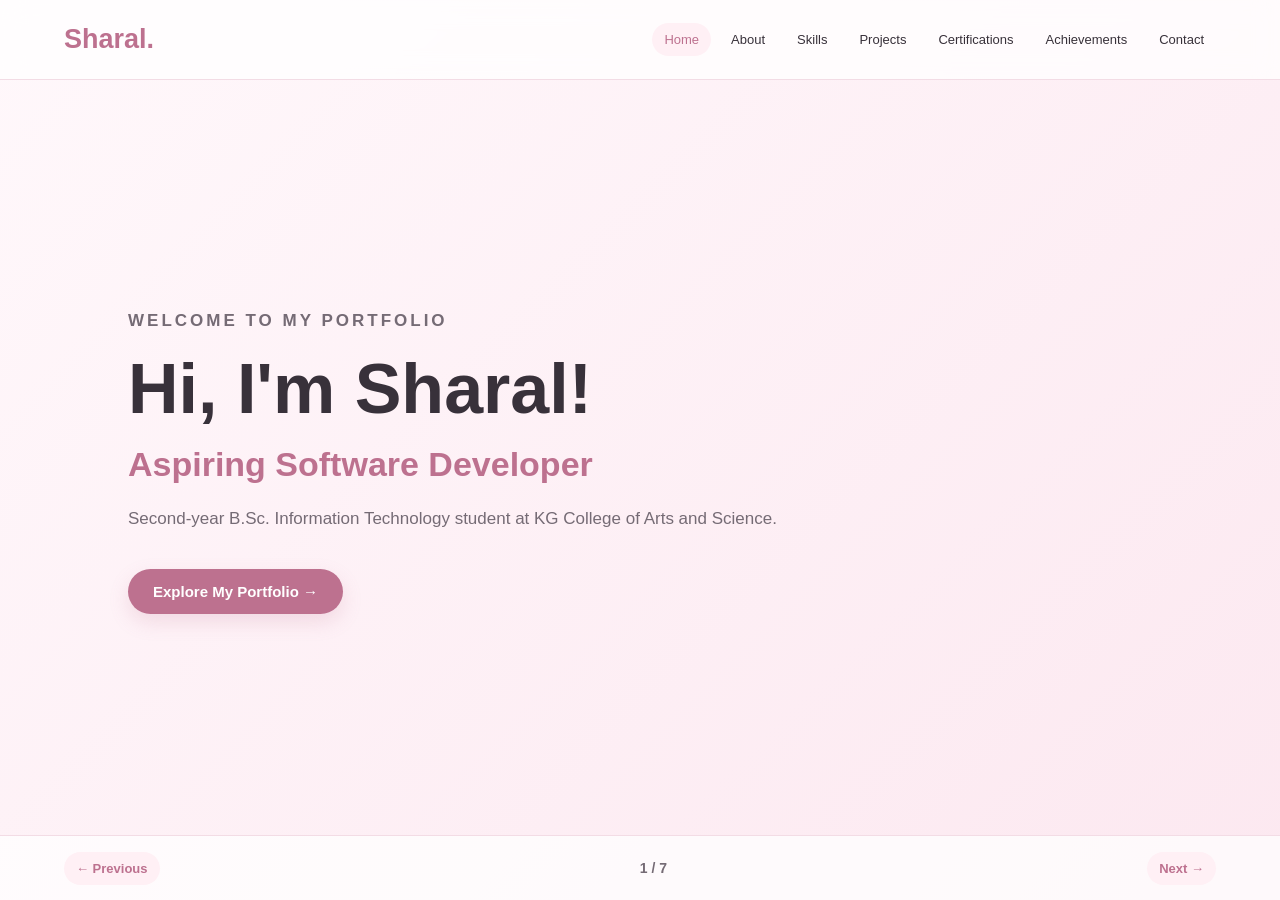
==== Portfolio/index.html @ 2d9c7a4c "Add files via upload" ====
<!DOCTYPE html>
<html lang="en">
<head>
    <meta charset="UTF-8">
    <meta name="viewport" content="width=device-width, initial-scale=1.0">
    <title>Sharal | Portfolio</title>
    <link rel="stylesheet" href="style.css">
</head>
<body>

    <header class="navbar">
        <a href="#home" class="logo">Sharal.</a>

        <nav>
            <button onclick="showSlide(0)">Home</button>
            <button onclick="showSlide(1)">About</button>
            <button onclick="showSlide(2)">Skills</button>
            <button onclick="showSlide(3)">Projects</button>
            <button onclick="showSlide(4)">Certifications</button>
            <button onclick="showSlide(5)">Achievements</button>
            <button onclick="showSlide(6)">Contact</button>
        </nav>
    </header>

    <main>

        <section class="slide active" id="home">
            <p class="eyebrow">WELCOME TO MY PORTFOLIO</p>
            <h1>Hi, I'm Sharal!</h1>
            <h2>Aspiring Software Developer</h2>
            <p>Second-year B.Sc. Information Technology student at KG College of Arts and Science.</p>
            <button class="next-btn" onclick="showSlide(1)">Explore My Portfolio →</button>
        </section>

        <section class="slide" id="about">
            <p class="eyebrow">GET TO KNOW ME</p>
            <h1>About Me</h1>
            <p>I'm Sharal, an Information Technology student passionate about software development and creating meaningful digital experiences.</p>
            <p>I enjoy public speaking, communication, and classical dance.</p>
            <p>My goal is to grow into a skilled software developer.</p>
            <button class="next-btn" onclick="showSlide(2)">Next: Skills →</button>
        </section>

        <section class="slide" id="skills">
            <p class="eyebrow">WHAT I CAN DO</p>
            <h1>My Skills</h1>
            <div class="skills-list">
                <span>HTML</span>
                <span>CSS</span>
                <span>JavaScript</span>
                <span>Python</span>
                <span>Communication</span>
            </div>
            <button class="next-btn" onclick="showSlide(3)">Next: Projects →</button>
        </section>

        <section class="slide" id="projects">
            <p class="eyebrow">WHAT I'VE BUILT</p>
            <h1>My Projects</h1>
            <h2>Nexora</h2>
            <p>A college mini-project focused on helping students discover scholarship opportunities and access information that can support their education.</p>
            <p><strong>Role:</strong> Team collaboration with a classmate.</p>
            <button class="next-btn" onclick="showSlide(4)">Next: Certifications →</button>
        </section>

        <section class="slide" id="certifications">
            <p class="eyebrow">LEARNING & GROWING</p>
            <h1>Certifications</h1>
            <ul class="certificate-list">
                <li>Front-End Web Development (HTML, CSS & Bootstrap)</li>
                <li>Hosting a Static Website in AWS S3</li>
                <li>Essentials with Azure Fundamentals</li>
                <li>Managing Azure Infrastructure: Storage, Monitoring & Backup</li>
            </ul>
            <button class="next-btn" onclick="showSlide(5)">Next: Achievements →</button>
        </section>

        <section class="slide" id="achievements">
            <p class="eyebrow">MILESTONES</p>
            <h1>Achievements</h1>
            <ul class="certificate-list">
                <li>Two Best Prepared Speech certificates</li>
                <li>Toastmasters member</li>
                <li>Team collaboration on Nexora</li>
                <li>Developing communication and public-speaking skills</li>
            </ul>
            <button class="next-btn" onclick="showSlide(6)">Next: Contact →</button>
        </section>

        <section class="slide" id="contact">
            <p class="eyebrow">LET'S CONNECT</p>
            <h1>Contact Me</h1>
            <p>Email: <a href="mailto:sharalmohankumar@gmail.com">sharalmohankumar@gmail.com</a></p>
            <p>LinkedIn: <a href="https://www.linkedin.com/in/sharal-m-a46852431/" target="_blank" rel="noopener noreferrer">Visit my LinkedIn</a></p>
            <p>GitHub: <a href="https://github.com/sharalmohankumar-cmd" target="_blank" rel="noopener noreferrer">Visit my GitHub</a></p>
            <button class="next-btn" onclick="showSlide(0)">Back to Home ↺</button>
        </section>

    </main>

    <footer>
        <button onclick="previousSlide()">← Previous</button>
        <span id="slide-count">1 / 7</span>
        <button onclick="nextSlide()">Next →</button>
    </footer>

    <script src="script.js"></script>
</body>
</html>
---- Portfolio/style.css ----
* {
    margin: 0;
    padding: 0;
    box-sizing: border-box;
}

:root {
    --pink: #e9a8bd;
    --dark-pink: #bd718f;
    --light-pink: #fff0f5;
    --white: #ffffff;
    --text: #38313a;
    --muted: #756b75;
}

html,
body {
    width: 100%;
    height: 100%;
    overflow: hidden;
}

body {
    font-family: "Segoe UI", Arial, sans-serif;
    color: var(--text);
    background: linear-gradient(135deg, #fff8fb, #fce8f0);
}

.navbar {
    position: absolute;
    top: 0;
    left: 0;
    width: 100%;
    min-height: 80px;
    padding: 18px 5%;
    display: flex;
    align-items: center;
    justify-content: space-between;
    gap: 20px;
    z-index: 10;
    background: rgba(255, 255, 255, 0.75);
    backdrop-filter: blur(12px);
    border-bottom: 1px solid #f3dce5;
}

.logo {
    color: var(--dark-pink);
    font-size: 27px;
    font-weight: 800;
    text-decoration: none;
}

.navbar nav {
    display: flex;
    align-items: center;
    justify-content: flex-end;
    flex-wrap: wrap;
    gap: 8px;
}

.navbar nav button,
footer button {
    border: none;
    background: transparent;
    color: var(--text);
    padding: 9px 12px;
    border-radius: 20px;
    cursor: pointer;
    font-size: 13px;
    transition: 0.25s ease;
}

.navbar nav button:hover,
.navbar nav button.selected {
    background: var(--light-pink);
    color: var(--dark-pink);
}

main {
    width: 100%;
    height: 100vh;
    position: relative;
}

.slide {
    position: absolute;
    inset: 0;
    width: 100%;
    height: 100%;
    padding: 120px 10% 100px;
    display: flex;
    flex-direction: column;
    align-items: flex-start;
    justify-content: center;
    overflow-y: auto;
    opacity: 0;
    visibility: hidden;
    transform: translateX(35px);
    transition:
        opacity 0.45s ease,
        transform 0.45s ease,
        visibility 0.45s;
}

.slide.active {
    opacity: 1;
    visibility: visible;
    transform: translateX(0);
    z-index: 2;
}

.eyebrow {
    color: var(--dark-pink);
    font-size: 13px;
    font-weight: 700;
    letter-spacing: 3px;
    margin-bottom: 18px;
}

.slide h1 {
    font-size: clamp(38px, 6vw, 70px);
    line-height: 1.15;
    margin-bottom: 16px;
}

.slide h2 {
    color: var(--dark-pink);
    font-size: clamp(22px, 3vw, 34px);
    margin-bottom: 20px;
}

.slide p {
    max-width: 680px;
    color: var(--muted);
    font-size: 17px;
    line-height: 1.8;
    margin-bottom: 12px;
}

.next-btn {
    margin-top: 22px;
    padding: 14px 25px;
    border: none;
    border-radius: 30px;
    background: var(--dark-pink);
    color: var(--white);
    font-size: 15px;
    font-weight: 600;
    cursor: pointer;
    box-shadow: 0 8px 20px #bd718f30;
    transition: 0.25s ease;
}

.next-btn:hover {
    transform: translateY(-3px);
    background: #a95c7b;
}

.skills-list {
    display: flex;
    flex-wrap: wrap;
    gap: 14px;
    margin-top: 15px;
}

.skills-list span {
    padding: 15px 24px;
    border-radius: 14px;
    background: var(--white);
    border: 1px solid #f0d4df;
    color: var(--dark-pink);
    font-weight: 600;
    box-shadow: 0 5px 18px #bd718f12;
}

.certificate-list {
    max-width: 750px;
    padding-left: 22px;
}

.certificate-list li {
    color: var(--muted);
    font-size: 16px;
    line-height: 1.7;
    margin-bottom: 10px;
    padding-left: 6px;
}

.slide a {
    color: var(--dark-pink);
    overflow-wrap: anywhere;
}

footer {
    position: absolute;
    bottom: 0;
    left: 0;
    width: 100%;
    min-height: 65px;
    padding: 10px 5%;
    display: flex;
    justify-content: space-between;
    align-items: center;
    z-index: 10;
    background: rgba(255, 255, 255, 0.75);
    border-top: 1px solid #f3dce5;
}

footer button {
    background: var(--light-pink);
    color: var(--dark-pink);
    font-weight: 600;
}

footer button:hover {
    background: #f8dce7;
}

#slide-count {
    color: var(--muted);
    font-size: 14px;
    font-weight: 600;
}

@media (max-width: 850px) {
    .navbar {
        align-items: flex-start;
        flex-direction: column;
        padding: 12px 5%;
        gap: 8px;
    }

    .navbar nav {
        justify-content: flex-start;
        gap: 3px;
    }

    .navbar nav button {
        padding: 7px 9px;
        font-size: 12px;
    }

    .slide {
        padding: 155px 7% 90px;
    }

    .slide p {
        font-size: 15px;
    }
}

@media (max-width: 480px) {
    .logo {
        font-size: 23px;
    }

    .navbar nav button {
        font-size: 11px;
        padding: 6px 7px;
    }

    .slide h1 {
        font-size: 38px;
    }

    .skills-list span {
        padding: 11px 16px;
    }
}
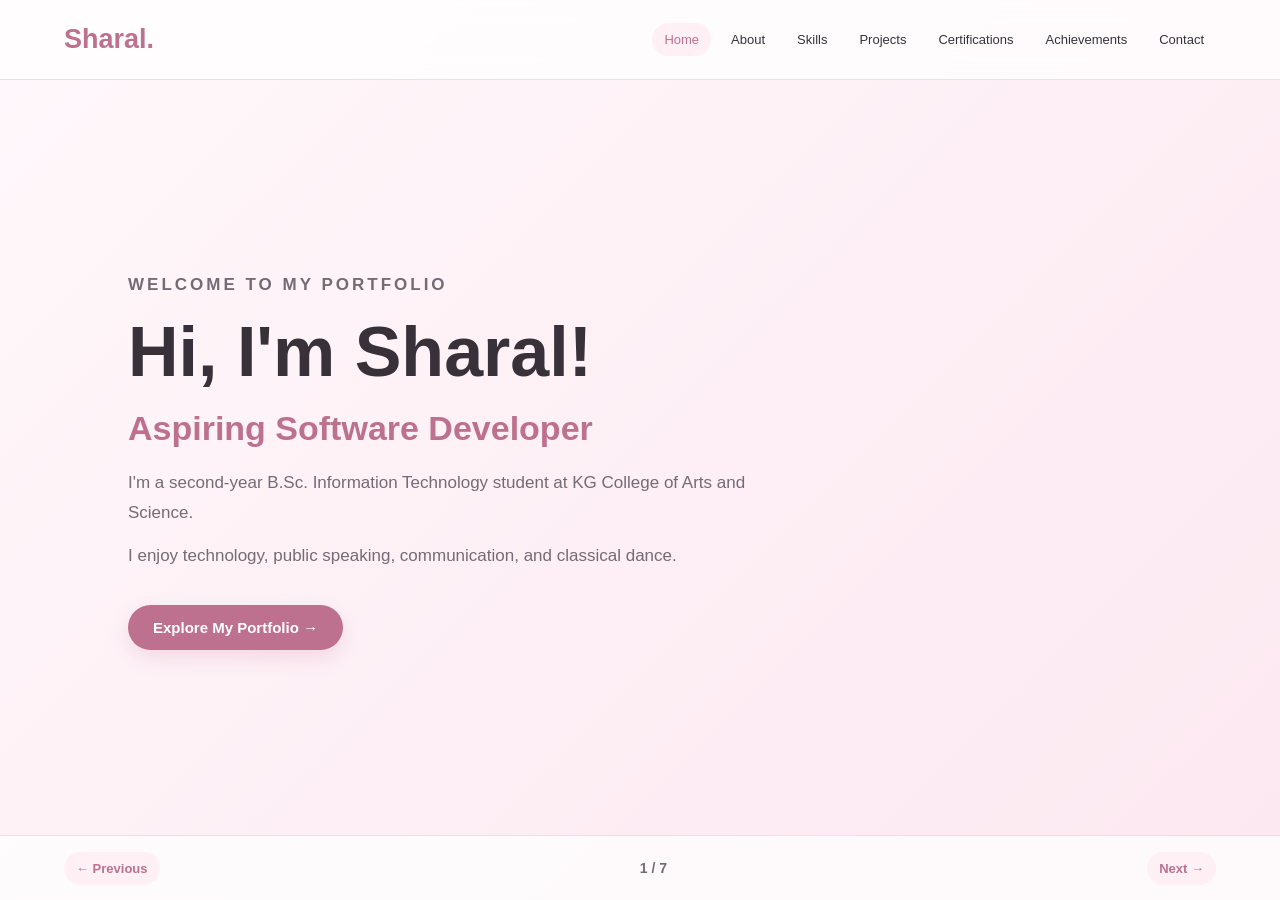
==== commit 01e78db9: "Update index.html" ====
--- a/Portfolio/index.html
+++ b/Portfolio/index.html
@@ -9,6 +9,7 @@
 </head>
 <body>
 
+    <!-- Navigation Bar -->
     <header class="navbar">
         <a href="#home" class="logo">Sharal.</a>
 
@@ -25,86 +26,237 @@
 
     <main>
 
+        <!-- Slide 1: Home -->
         <section class="slide active" id="home">
             <p class="eyebrow">WELCOME TO MY PORTFOLIO</p>
+
             <h1>Hi, I'm Sharal!</h1>
+
             <h2>Aspiring Software Developer</h2>
-            <p>Second-year B.Sc. Information Technology student at KG College of Arts and Science.</p>
-            <button class="next-btn" onclick="showSlide(1)">Explore My Portfolio →</button>
-        </section>
-
+
+            <p>
+                I'm a second-year B.Sc. Information Technology student
+                at KG College of Arts and Science.
+            </p>
+
+            <p>
+                I enjoy technology, public speaking, communication,
+                and classical dance.
+            </p>
+
+            <button class="next-btn" onclick="showSlide(1)">
+                Explore My Portfolio →
+            </button>
+        </section>
+
+        <!-- Slide 2: About -->
         <section class="slide" id="about">
             <p class="eyebrow">GET TO KNOW ME</p>
+
             <h1>About Me</h1>
-            <p>I'm Sharal, an Information Technology student passionate about software development and creating meaningful digital experiences.</p>
-            <p>I enjoy public speaking, communication, and classical dance.</p>
-            <p>My goal is to grow into a skilled software developer.</p>
-            <button class="next-btn" onclick="showSlide(2)">Next: Skills →</button>
-        </section>
-
+
+            <p>
+                I'm Sharal, a B.Sc. Information Technology student at
+                KG College of Arts and Science with a passion for
+                software development and creating meaningful digital experiences.
+            </p>
+
+            <p>
+                I'm continuously developing my technical skills in
+                HTML, CSS, JavaScript, and Python.
+            </p>
+
+            <p>
+                Alongside technology, I enjoy public speaking,
+                communication, and classical dance.
+            </p>
+
+            <p>
+                My goal is to grow into a skilled software developer
+                and create solutions that make a difference.
+            </p>
+
+            <button class="next-btn" onclick="showSlide(2)">
+                Next: Skills →
+            </button>
+        </section>
+
+        <!-- Slide 3: Skills -->
         <section class="slide" id="skills">
-            <p class="eyebrow">WHAT I CAN DO</p>
+            <p class="eyebrow">WHAT I BRING TO THE TABLE</p>
+
             <h1>My Skills</h1>
+
+            <p>My technical knowledge and personal strengths.</p>
+
             <div class="skills-list">
                 <span>HTML</span>
                 <span>CSS</span>
                 <span>JavaScript</span>
                 <span>Python</span>
+                <span>Bootstrap</span>
+                <span>Front-End Development</span>
+                <span>Responsive Web Design</span>
+                <span>AWS S3</span>
+                <span>Microsoft Azure Fundamentals</span>
+                <span>Azure Storage</span>
+                <span>Website Hosting</span>
                 <span>Communication</span>
+                <span>Public Speaking</span>
+                <span>Teamwork</span>
+                <span>Problem-Solving</span>
+                <span>Time Management</span>
             </div>
-            <button class="next-btn" onclick="showSlide(3)">Next: Projects →</button>
-        </section>
-
+
+            <button class="next-btn" onclick="showSlide(3)">
+                Next: Projects →
+            </button>
+        </section>
+
+        <!-- Slide 4: Projects -->
         <section class="slide" id="projects">
             <p class="eyebrow">WHAT I'VE BUILT</p>
+
             <h1>My Projects</h1>
+
             <h2>Nexora</h2>
-            <p>A college mini-project focused on helping students discover scholarship opportunities and access information that can support their education.</p>
-            <p><strong>Role:</strong> Team collaboration with a classmate.</p>
-            <button class="next-btn" onclick="showSlide(4)">Next: Certifications →</button>
-        </section>
-
+
+            <p>
+                Nexora is a college mini-project focused on helping
+                students discover scholarship opportunities and access
+                information that can support their education.
+            </p>
+
+            <p>
+                <strong>Project Type:</strong> Team Project
+            </p>
+
+            <p>
+                <strong>My Contribution:</strong> Collaborated with
+                my classmate and shared project tasks as a team.
+            </p>
+
+            <button class="next-btn" onclick="showSlide(4)">
+                Next: Certifications →
+            </button>
+        </section>
+
+        <!-- Slide 5: Certifications -->
         <section class="slide" id="certifications">
             <p class="eyebrow">LEARNING & GROWING</p>
+
             <h1>Certifications</h1>
+
             <ul class="certificate-list">
-                <li>Front-End Web Development (HTML, CSS & Bootstrap)</li>
-                <li>Hosting a Static Website in AWS S3</li>
-                <li>Essentials with Azure Fundamentals</li>
-                <li>Managing Azure Infrastructure: Storage, Monitoring & Backup</li>
+                <li>
+                    Front-End Web Development
+                    (HTML, CSS & Bootstrap)
+                </li>
+
+                <li>
+                    Hosting a Static Website
+                    (HTML, CSS & JavaScript) in AWS S3
+                </li>
+
+                <li>
+                    Essentials with Azure Fundamentals
+                </li>
+
+                <li>
+                    Managing Azure Infrastructure:
+                    Storage, Monitoring & Backup
+                </li>
             </ul>
-            <button class="next-btn" onclick="showSlide(5)">Next: Achievements →</button>
-        </section>
-
+
+            <button class="next-btn" onclick="showSlide(5)">
+                Next: Achievements →
+            </button>
+        </section>
+
+        <!-- Slide 6: Achievements -->
         <section class="slide" id="achievements">
-            <p class="eyebrow">MILESTONES</p>
-            <h1>Achievements</h1>
+            <p class="eyebrow">MILESTONES & ACHIEVEMENTS</p>
+
+            <h1>My Achievements</h1>
+
             <ul class="certificate-list">
-                <li>Two Best Prepared Speech certificates</li>
-                <li>Toastmasters member</li>
-                <li>Team collaboration on Nexora</li>
-                <li>Developing communication and public-speaking skills</li>
+                <li>
+                    Received two Best Prepared Speech certificates
+                    from Toastmasters.
+                </li>
+
+                <li>
+                    Member of Toastmasters, a platform for practising
+                    communication and public speaking.
+                </li>
+
+                <li>
+                    Collaborated with a classmate on the Nexora
+                    educational project.
+                </li>
+
+                <li>
+                    Continuously developing communication and
+                    presentation skills.
+                </li>
             </ul>
-            <button class="next-btn" onclick="showSlide(6)">Next: Contact →</button>
-        </section>
-
+
+            <button class="next-btn" onclick="showSlide(6)">
+                Next: Contact →
+            </button>
+        </section>
+
+        <!-- Slide 7: Contact -->
         <section class="slide" id="contact">
             <p class="eyebrow">LET'S CONNECT</p>
+
             <h1>Contact Me</h1>
-            <p>Email: <a href="mailto:sharalmohankumar@gmail.com">sharalmohankumar@gmail.com</a></p>
-            <p>LinkedIn: <a href="https://www.linkedin.com/in/sharal-m-a46852431/" target="_blank" rel="noopener noreferrer">Visit my LinkedIn</a></p>
-            <p>GitHub: <a href="https://github.com/sharalmohankumar-cmd" target="_blank" rel="noopener noreferrer">Visit my GitHub</a></p>
-            <button class="next-btn" onclick="showSlide(0)">Back to Home ↺</button>
+
+            <p>
+                I'm happy to connect, learn, and explore opportunities
+                in technology.
+            </p>
+
+            <p>
+                <strong>Email:</strong>
+                <a href="mailto:sharalmohankumar@gmail.com">
+                    sharalmohankumar@gmail.com
+                </a>
+            </p>
+
+            <p>
+                <strong>LinkedIn:</strong>
+                <a href="https://www.linkedin.com/in/sharal-m-a46852431/"
+                   target="_blank" rel="noopener noreferrer">
+                    Visit My LinkedIn
+                </a>
+            </p>
+
+            <p>
+                <strong>GitHub:</strong>
+                <a href="https://github.com/sharalmohankumar-cmd"
+                   target="_blank" rel="noopener noreferrer">
+                    Visit My GitHub
+                </a>
+            </p>
+
+            <button class="next-btn" onclick="showSlide(0)">
+                Back to Home ↺
+            </button>
         </section>
 
     </main>
 
+    <!-- Slide Navigation -->
     <footer>
         <button onclick="previousSlide()">← Previous</button>
+
         <span id="slide-count">1 / 7</span>
+
         <button onclick="nextSlide()">Next →</button>
     </footer>
 
     <script src="script.js"></script>
+
 </body>
 </html>
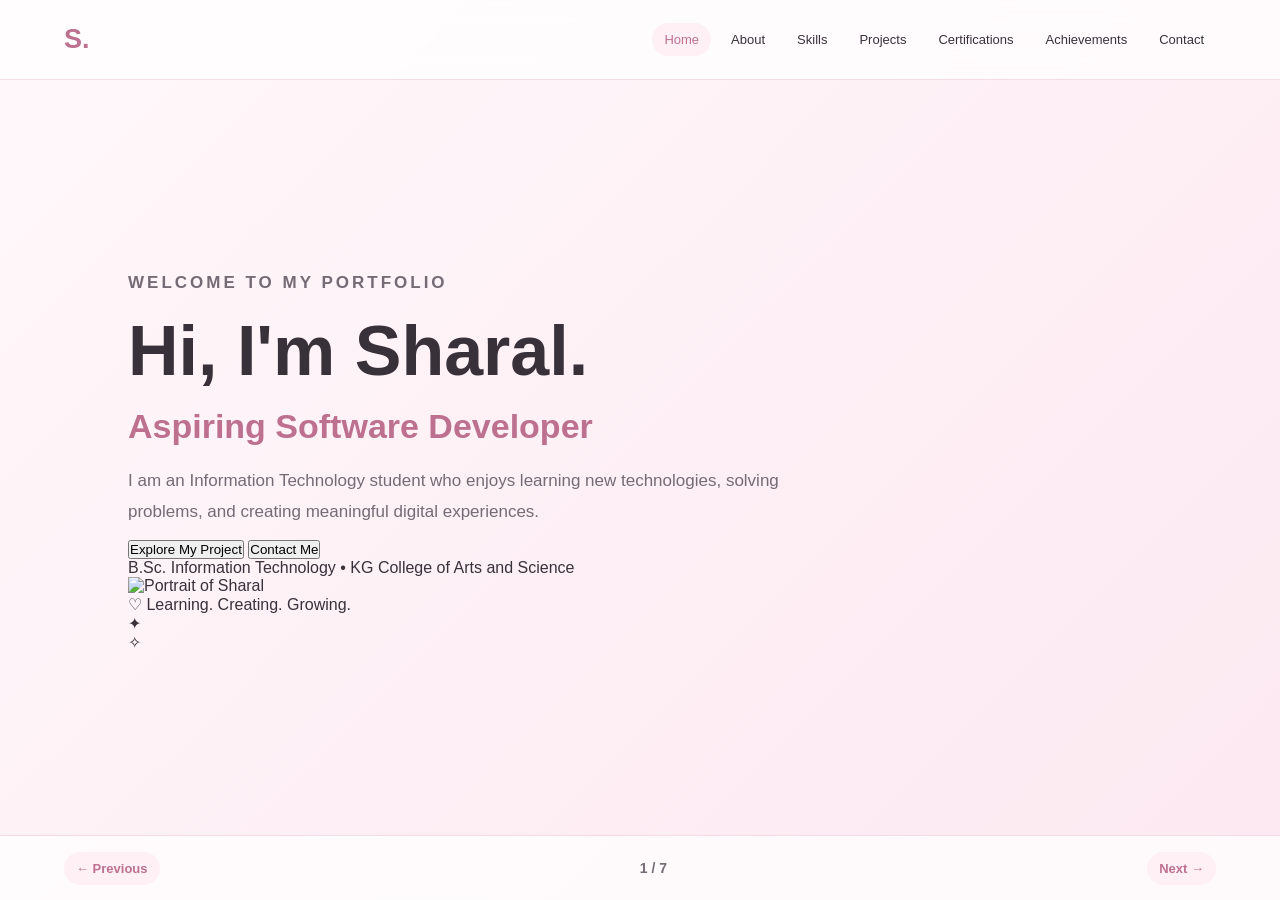
==== commit d6c416db: "Update index.html" ====
--- a/Portfolio/index.html
+++ b/Portfolio/index.html
@@ -1,262 +1,384 @@
-
 <!DOCTYPE html>
 <html lang="en">
 <head>
     <meta charset="UTF-8">
     <meta name="viewport" content="width=device-width, initial-scale=1.0">
+    <meta name="description" content="Sharal's personal portfolio — IT student, aspiring software developer, and public speaker.">
     <title>Sharal | Portfolio</title>
     <link rel="stylesheet" href="style.css">
+    <script src="script.js" defer></script>
 </head>
 <body>
 
-    <!-- Navigation Bar -->
     <header class="navbar">
-        <a href="#home" class="logo">Sharal.</a>
-
-        <nav>
-            <button onclick="showSlide(0)">Home</button>
-            <button onclick="showSlide(1)">About</button>
-            <button onclick="showSlide(2)">Skills</button>
-            <button onclick="showSlide(3)">Projects</button>
-            <button onclick="showSlide(4)">Certifications</button>
-            <button onclick="showSlide(5)">Achievements</button>
-            <button onclick="showSlide(6)">Contact</button>
+        <a class="logo" href="#home" aria-label="Sharal home">S<span>.</span></a>
+
+        <nav aria-label="Main navigation">
+            <button class="nav-link selected" data-slide="0">Home</button>
+            <button class="nav-link" data-slide="1">About</button>
+            <button class="nav-link" data-slide="2">Skills</button>
+            <button class="nav-link" data-slide="3">Projects</button>
+            <button class="nav-link" data-slide="4">Certifications</button>
+            <button class="nav-link" data-slide="5">Achievements</button>
+            <button class="nav-link" data-slide="6">Contact</button>
         </nav>
     </header>
 
-    <main>
-
-        <!-- Slide 1: Home -->
-        <section class="slide active" id="home">
-            <p class="eyebrow">WELCOME TO MY PORTFOLIO</p>
-
-            <h1>Hi, I'm Sharal!</h1>
-
-            <h2>Aspiring Software Developer</h2>
-
-            <p>
-                I'm a second-year B.Sc. Information Technology student
-                at KG College of Arts and Science.
-            </p>
-
-            <p>
-                I enjoy technology, public speaking, communication,
-                and classical dance.
-            </p>
-
-            <button class="next-btn" onclick="showSlide(1)">
-                Explore My Portfolio →
-            </button>
-        </section>
-
-        <!-- Slide 2: About -->
-        <section class="slide" id="about">
-            <p class="eyebrow">GET TO KNOW ME</p>
-
-            <h1>About Me</h1>
-
-            <p>
-                I'm Sharal, a B.Sc. Information Technology student at
-                KG College of Arts and Science with a passion for
-                software development and creating meaningful digital experiences.
-            </p>
-
-            <p>
-                I'm continuously developing my technical skills in
-                HTML, CSS, JavaScript, and Python.
-            </p>
-
-            <p>
-                Alongside technology, I enjoy public speaking,
-                communication, and classical dance.
-            </p>
-
-            <p>
-                My goal is to grow into a skilled software developer
-                and create solutions that make a difference.
-            </p>
-
-            <button class="next-btn" onclick="showSlide(2)">
-                Next: Skills →
-            </button>
-        </section>
-
-        <!-- Slide 3: Skills -->
-        <section class="slide" id="skills">
-            <p class="eyebrow">WHAT I BRING TO THE TABLE</p>
-
-            <h1>My Skills</h1>
-
-            <p>My technical knowledge and personal strengths.</p>
-
-            <div class="skills-list">
-                <span>HTML</span>
-                <span>CSS</span>
-                <span>JavaScript</span>
-                <span>Python</span>
-                <span>Bootstrap</span>
-                <span>Front-End Development</span>
-                <span>Responsive Web Design</span>
-                <span>AWS S3</span>
-                <span>Microsoft Azure Fundamentals</span>
-                <span>Azure Storage</span>
-                <span>Website Hosting</span>
-                <span>Communication</span>
-                <span>Public Speaking</span>
-                <span>Teamwork</span>
-                <span>Problem-Solving</span>
-                <span>Time Management</span>
-            </div>
-
-            <button class="next-btn" onclick="showSlide(3)">
-                Next: Projects →
-            </button>
-        </section>
-
-        <!-- Slide 4: Projects -->
-        <section class="slide" id="projects">
-            <p class="eyebrow">WHAT I'VE BUILT</p>
-
-            <h1>My Projects</h1>
-
-            <h2>Nexora</h2>
-
-            <p>
-                Nexora is a college mini-project focused on helping
-                students discover scholarship opportunities and access
-                information that can support their education.
-            </p>
-
-            <p>
-                <strong>Project Type:</strong> Team Project
-            </p>
-
-            <p>
-                <strong>My Contribution:</strong> Collaborated with
-                my classmate and shared project tasks as a team.
-            </p>
-
-            <button class="next-btn" onclick="showSlide(4)">
-                Next: Certifications →
-            </button>
-        </section>
-
-        <!-- Slide 5: Certifications -->
-        <section class="slide" id="certifications">
-            <p class="eyebrow">LEARNING & GROWING</p>
-
-            <h1>Certifications</h1>
-
-            <ul class="certificate-list">
-                <li>
-                    Front-End Web Development
-                    (HTML, CSS & Bootstrap)
-                </li>
-
-                <li>
-                    Hosting a Static Website
-                    (HTML, CSS & JavaScript) in AWS S3
-                </li>
-
-                <li>
-                    Essentials with Azure Fundamentals
-                </li>
-
-                <li>
-                    Managing Azure Infrastructure:
-                    Storage, Monitoring & Backup
-                </li>
-            </ul>
-
-            <button class="next-btn" onclick="showSlide(5)">
-                Next: Achievements →
-            </button>
-        </section>
-
-        <!-- Slide 6: Achievements -->
-        <section class="slide" id="achievements">
-            <p class="eyebrow">MILESTONES & ACHIEVEMENTS</p>
-
-            <h1>My Achievements</h1>
-
-            <ul class="certificate-list">
-                <li>
-                    Received two Best Prepared Speech certificates
-                    from Toastmasters.
-                </li>
-
-                <li>
-                    Member of Toastmasters, a platform for practising
-                    communication and public speaking.
-                </li>
-
-                <li>
-                    Collaborated with a classmate on the Nexora
-                    educational project.
-                </li>
-
-                <li>
-                    Continuously developing communication and
-                    presentation skills.
-                </li>
-            </ul>
-
-            <button class="next-btn" onclick="showSlide(6)">
-                Next: Contact →
-            </button>
-        </section>
-
-        <!-- Slide 7: Contact -->
-        <section class="slide" id="contact">
-            <p class="eyebrow">LET'S CONNECT</p>
-
-            <h1>Contact Me</h1>
-
-            <p>
-                I'm happy to connect, learn, and explore opportunities
-                in technology.
-            </p>
-
-            <p>
-                <strong>Email:</strong>
-                <a href="mailto:sharalmohankumar@gmail.com">
-                    sharalmohankumar@gmail.com
-                </a>
-            </p>
-
-            <p>
-                <strong>LinkedIn:</strong>
-                <a href="https://www.linkedin.com/in/sharal-m-a46852431/"
-                   target="_blank" rel="noopener noreferrer">
-                    Visit My LinkedIn
-                </a>
-            </p>
-
-            <p>
-                <strong>GitHub:</strong>
-                <a href="https://github.com/sharalmohankumar-cmd"
-                   target="_blank" rel="noopener noreferrer">
-                    Visit My GitHub
-                </a>
-            </p>
-
-            <button class="next-btn" onclick="showSlide(0)">
-                Back to Home ↺
-            </button>
+    <main id="portfolio">
+
+        <!-- SLIDE 1: HOME -->
+        <section class="slide active" id="home" aria-labelledby="home-title">
+            <div class="home-content">
+                <p class="eyebrow">WELCOME TO MY PORTFOLIO</p>
+                <h1 id="home-title">Hi, I'm <span class="pink-text">Sharal.</span></h1>
+                <h2>Aspiring Software Developer</h2>
+                <p class="intro">
+                    I am an Information Technology student who enjoys learning
+                    new technologies, solving problems, and creating meaningful
+                    digital experiences.
+                </p>
+
+                <div class="button-group">
+                    <button class="primary-button" data-go="3">Explore My Project</button>
+                    <button class="secondary-button" data-go="6">Contact Me</button>
+                </div>
+
+                <div class="quick-facts">
+                    <span>B.Sc. Information Technology</span>
+                    <span class="fact-dot">•</span>
+                    <span>KG College of Arts and Science</span>
+                </div>
+            </div>
+
+            <div class="home-visual">
+                <div class="photo-decoration"></div>
+                <div class="photo-frame">
+                    <img
+                        src="C:\Users\KGCAS\Downloads\Sharal.jpeg"
+                        alt="Portrait of Sharal"
+                        id="profile-photo"
+                    >
+                    <div class="photo-fallback" id="photo-fallback" hidden>
+                        Add your photo as Sharal.jpg
+                    </div>
+                </div>
+                <div class="floating-note">
+                    <span class="note-heart">♡</span>
+                    <span>Learning. Creating. Growing.</span>
+                </div>
+                <div class="small-sparkle sparkle-one">✦</div>
+                <div class="small-sparkle sparkle-two">✧</div>
+            </div>
+        </section>
+
+        <!-- SLIDE 2: ABOUT -->
+        <section class="slide" id="about" aria-labelledby="about-title" hidden>
+            <div class="section-heading">
+                <p class="eyebrow">GET TO KNOW ME</p>
+                <h2 id="about-title">About <span class="pink-text">Me</span></h2>
+                <p>A little about my journey, interests, and ambitions.</p>
+            </div>
+
+            <div class="about-layout">
+                <article class="content-card about-card">
+                    <span class="card-symbol">♡</span>
+                    <h3>Hello, I'm Sharal!</h3>
+                    <p>
+                        I'm a second-year B.Sc. Information Technology student
+                        at KG College of Arts and Science with a passion for
+                        software development and building meaningful digital
+                        experiences.
+                    </p>
+                    <p>
+                        I'm continuously developing my programming knowledge
+                        and exploring ways to turn ideas into useful solutions.
+                        I enjoy public speaking and communication, and I also
+                        love classical dance.
+                    </p>
+                    <p>
+                        My goal is to grow into a skilled software developer,
+                        keep learning, and create solutions that make a
+                        positive difference.
+                    </p>
+                </article>
+
+                <div class="about-details">
+                    <article class="detail-card">
+                        <span class="detail-icon">🎓</span>
+                        <div>
+                            <h3>Education</h3>
+                            <p>B.Sc. Information Technology</p>
+                            <small>KG College of Arts and Science</small>
+                        </div>
+                    </article>
+
+                    <article class="detail-card">
+                        <span class="detail-icon">💻</span>
+                        <div>
+                            <h3>Career Goal</h3>
+                            <p>Software Developer</p>
+                            <small>Building skills one step at a time</small>
+                        </div>
+                    </article>
+
+                    <article class="detail-card">
+                        <span class="detail-icon">🎤</span>
+                        <div>
+                            <h3>Interests</h3>
+                            <p>Public Speaking & Classical Dance</p>
+                            <small>Creativity, confidence, and expression</small>
+                        </div>
+                    </article>
+                </div>
+            </div>
+        </section>
+
+        <!-- SLIDE 3: SKILLS -->
+        <section class="slide" id="skills" aria-labelledby="skills-title" hidden>
+            <div class="section-heading">
+                <p class="eyebrow">WHAT I AM LEARNING</p>
+                <h2 id="skills-title">My <span class="pink-text">Skills</span></h2>
+                <p>Technical knowledge and personal strengths I am developing.</p>
+            </div>
+
+            <div class="skills-layout">
+                <article class="content-card skills-card">
+                    <div class="card-heading">
+                        <span class="card-symbol">⌘</span>
+                        <h3>Programming Skills</h3>
+                    </div>
+                    <p class="card-description">Languages I have selected for my portfolio.</p>
+
+                    <div class="skill-list">
+                        <span class="skill-chip">HTML</span>
+                        <span class="skill-chip">CSS</span>
+                        <span class="skill-chip">JavaScript</span>
+                        <span class="skill-chip">Python</span>
+                        <span class="skill-chip">Java</span>
+                        <span class="skill-chip">C</span>
+                        <span class="skill-chip">C++</span>
+                        <span class="skill-chip">SQL</span>
+                    </div>
+                </article>
+
+                <article class="content-card skills-card">
+                    <div class="card-heading">
+                        <span class="card-symbol">✧</span>
+                        <h3>Soft Skills</h3>
+                    </div>
+                    <p class="card-description">Strengths that support my growth and collaboration.</p>
+
+                    <div class="skill-list">
+                        <span class="skill-chip">Communication</span>
+                        <span class="skill-chip">Public Speaking</span>
+                        <span class="skill-chip">Teamwork</span>
+                        <span class="skill-chip">Problem-Solving</span>
+                        <span class="skill-chip">Time Management</span>
+                        <span class="skill-chip">Critical Thinking</span>
+                        <span class="skill-chip">Presentation Skills</span>
+                        <span class="skill-chip">Creativity</span>
+                    </div>
+                </article>
+            </div>
+
+            <p class="skills-note">Always curious. Always learning. Always improving.</p>
+        </section>
+
+        <!-- SLIDE 4: PROJECTS -->
+        <section class="slide" id="projects" aria-labelledby="projects-title" hidden>
+            <div class="section-heading">
+                <p class="eyebrow">MY WORK</p>
+                <h2 id="projects-title">Featured <span class="pink-text">Project</span></h2>
+                <p>A project that reflects my interest in programming and problem-solving.</p>
+            </div>
+
+            <article class="content-card project-card">
+                <div class="project-number">01</div>
+                <div class="project-content">
+                    <p class="project-label">JAVA PROJECT</p>
+                    <h3>Password Vault and Credential Storage System</h3>
+                    <p>
+                        A Java project focused on organizing password and
+                        credential information. It demonstrates my interest
+                        in application development and structured data handling.
+                    </p>
+
+                    <div class="skill-list project-tags">
+                        <span class="skill-chip">Java</span>
+                        <span class="skill-chip">Application Development</span>
+                        <span class="skill-chip">Problem-Solving</span>
+                    </div>
+
+                    <a
+                        class="primary-button project-link"
+                        href="https://github.com/sharalmohankumar-cmd/Java-project_25bit149"
+                        target="_blank"
+                        rel="noopener noreferrer"
+                    >
+                        View Project on GitHub ↗
+                    </a>
+                </div>
+                <div class="project-art" aria-hidden="true">
+                    <span class="project-lock">♧</span>
+                    <span class="project-art-caption">BUILD · LEARN · IMPROVE</span>
+                </div>
+            </article>
+        </section>
+
+        <!-- SLIDE 5: CERTIFICATIONS -->
+        <section class="slide" id="certifications" aria-labelledby="certifications-title" hidden>
+            <div class="section-heading">
+                <p class="eyebrow">LEARNING JOURNEY</p>
+                <h2 id="certifications-title">My <span class="pink-text">Certifications</span></h2>
+                <p>Courses and learning experiences that support my technical growth.</p>
+            </div>
+
+            <div class="certification-grid">
+                <article class="content-card certification-card">
+                    <span class="cert-icon">🌐</span>
+                    <p class="cert-number">CERTIFICATION 01</p>
+                    <h3>Front-End Web Development</h3>
+                    <p>HTML, CSS &amp; Bootstrap</p>
+                </article>
+
+                <article class="content-card certification-card">
+                    <span class="cert-icon">☁</span>
+                    <p class="cert-number">CERTIFICATION 02</p>
+                    <h3>Hosting a Static Website</h3>
+                    <p>HTML, CSS &amp; JavaScript in AWS S3</p>
+                </article>
+
+                <article class="content-card certification-card">
+                    <span class="cert-icon">✦</span>
+                    <p class="cert-number">CERTIFICATION 03</p>
+                    <h3>Essentials with Azure Fundamentals</h3>
+                    <p>Cloud fundamentals learning</p>
+                </article>
+
+                <article class="content-card certification-card">
+                    <span class="cert-icon">▧</span>
+                    <p class="cert-number">CERTIFICATION 04</p>
+                    <h3>Managing Azure Infrastructure</h3>
+                    <p>Storage, Monitoring &amp; Backup</p>
+                </article>
+            </div>
+        </section>
+
+        <!-- SLIDE 6: ACHIEVEMENTS -->
+        <section class="slide" id="achievements" aria-labelledby="achievements-title" hidden>
+            <div class="section-heading">
+                <p class="eyebrow">MILESTONES & GROWTH</p>
+                <h2 id="achievements-title">My <span class="pink-text">Achievements</span></h2>
+                <p>Experiences that have helped me build confidence and communication skills.</p>
+            </div>
+
+            <div class="achievement-layout">
+                <article class="content-card achievement-card">
+                    <span class="achievement-icon">🏆</span>
+                    <div>
+                        <p class="project-label">RECOGNITION</p>
+                        <h3>Best Prepared Speech</h3>
+                        <p>
+                            Received two Best Prepared Speech certificates
+                            through Toastmasters, recognizing my public
+                            speaking journey.
+                        </p>
+                    </div>
+                </article>
+
+                <article class="content-card achievement-card">
+                    <span class="achievement-icon">🎤</span>
+                    <div>
+                        <p class="project-label">PERSONAL DEVELOPMENT</p>
+                        <h3>Toastmasters Membership</h3>
+                        <p>
+                            Participating in a communication-focused community
+                            and continuing to develop speaking and presentation
+                            skills.
+                        </p>
+                    </div>
+                </article>
+
+                <article class="content-card achievement-card">
+                    <span class="achievement-icon">✧</span>
+                    <div>
+                        <p class="project-label">EVERYDAY STRENGTHS</p>
+                        <h3>Teamwork & Communication</h3>
+                        <p>
+                            Building collaboration, creativity, and confidence
+                            through learning and shared experiences.
+                        </p>
+                    </div>
+                </article>
+            </div>
+        </section>
+
+        <!-- SLIDE 7: CONTACT -->
+        <section class="slide" id="contact" aria-labelledby="contact-title" hidden>
+            <div class="contact-content">
+                <p class="eyebrow">LET'S CONNECT</p>
+                <h2 id="contact-title">Have an idea?</h2>
+                <h3>Let's <span class="pink-text">connect.</span></h3>
+                <p class="contact-intro">
+                    I would love to connect, learn, and explore opportunities
+                    to grow in technology.
+                </p>
+
+                <div class="contact-list">
+                    <a class="contact-card"
+                       href="mailto:sharalmohankumar@gmail.com">
+                        <span class="contact-icon">✉</span>
+                        <span>
+                            <small>Email</small>
+                            <strong>sharalmohankumar@gmail.com</strong>
+                        </span>
+                        <span class="contact-arrow">↗</span>
+                    </a>
+
+                    <a class="contact-card"
+                       href="https://www.linkedin.com/in/sharal-m-a46852431/"
+                       target="_blank" rel="noopener noreferrer">
+                        <span class="contact-icon">in</span>
+                        <span>
+                            <small>LinkedIn</small>
+                            <strong>Connect professionally</strong>
+                        </span>
+                        <span class="contact-arrow">↗</span>
+                    </a>
+
+                    <a class="contact-card"
+                       href="https://github.com/sharalmohankumar-cmd"
+                       target="_blank" rel="noopener noreferrer">
+                        <span class="contact-icon">⌘</span>
+                        <span>
+                            <small>GitHub</small>
+                            <strong>Explore my repositories</strong>
+                        </span>
+                        <span class="contact-arrow">↗</span>
+                    </a>
+                </div>
+
+                <p class="contact-signoff">Thank you for visiting my portfolio ♡</p>
+            </div>
+            <div class="contact-decoration" aria-hidden="true">♡</div>
         </section>
 
     </main>
 
-    <!-- Slide Navigation -->
-    <footer>
-        <button onclick="previousSlide()">← Previous</button>
-
-        <span id="slide-count">1 / 7</span>
-
-        <button onclick="nextSlide()">Next →</button>
+    <footer class="slide-controls">
+        <button id="previous-button" class="control-button" type="button">
+            ← Previous
+        </button>
+        <div class="slide-indicator">
+            <div class="progress-track">
+                <div id="progress-bar"></div>
+            </div>
+            <span id="slide-count" aria-live="polite">1 / 7</span>
+        </div>
+        <button id="next-button" class="control-button" type="button">
+            Next →
+        </button>
     </footer>
-
-    <script src="script.js"></script>
 
 </body>
 </html>
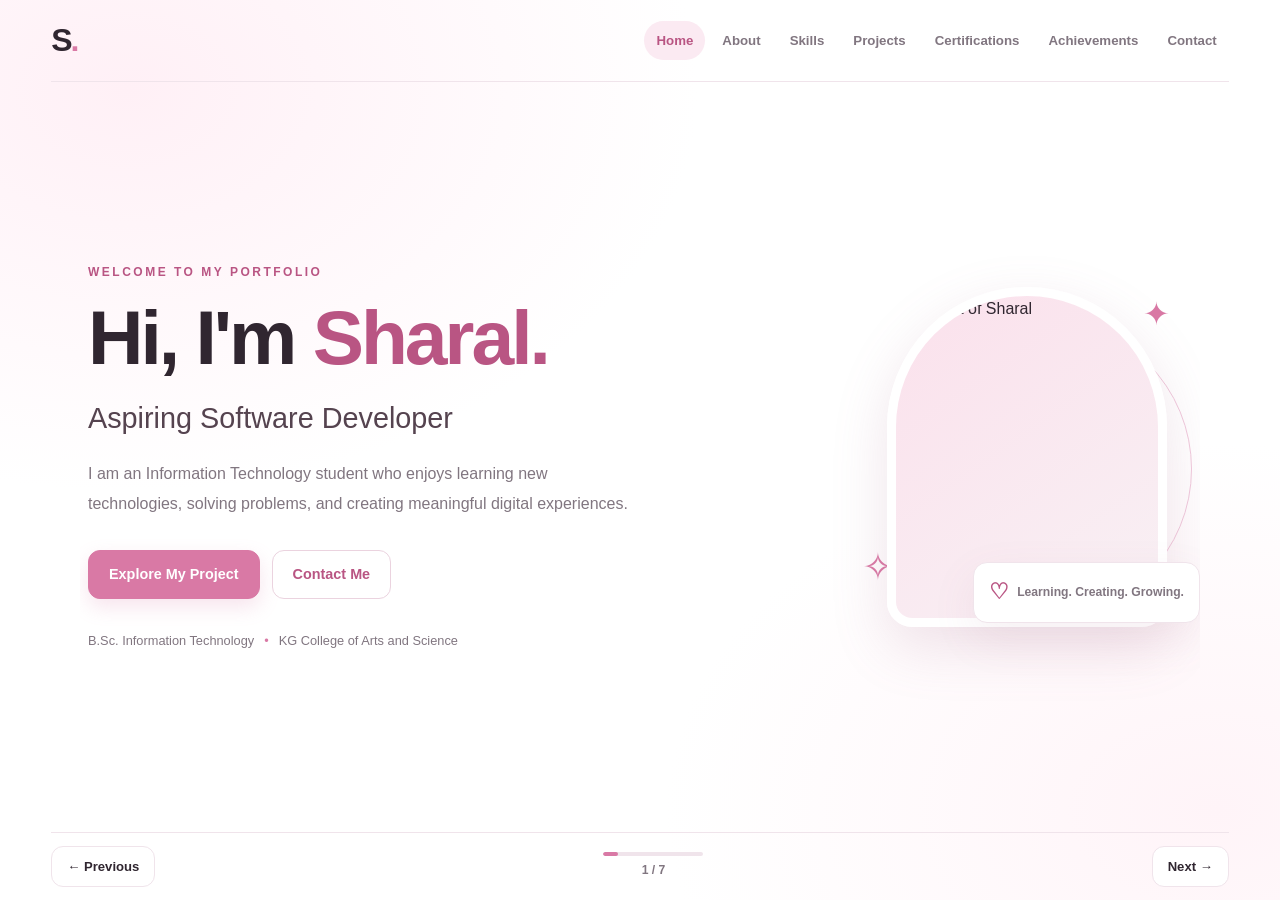
==== commit cce7dab0: "Update index.html" ====
--- a/Portfolio/index.html
+++ b/Portfolio/index.html
@@ -1,3 +1,4 @@
+
 <!DOCTYPE html>
 <html lang="en">
 <head>
--- a/Portfolio/style.css
+++ b/Portfolio/style.css
@@ -1,3 +1,20 @@
+
+/* ========================================
+   SHARAL'S PORTFOLIO
+   White + Pastel Pink Theme
+======================================== */
+
+:root {
+    --pink: #d979a5;
+    --pink-dark: #b95583;
+    --pink-light: #fbeaf2;
+    --pink-pale: #fff6fa;
+    --text: #302630;
+    --muted: #817680;
+    --white: #ffffff;
+    --border: #f0e4eb;
+    --shadow: 0 16px 45px rgba(157, 91, 125, 0.09);
+}
 
 * {
     margin: 0;
@@ -5,266 +22,1191 @@
     box-sizing: border-box;
 }
 
-:root {
-    --pink: #e9a8bd;
-    --dark-pink: #bd718f;
-    --light-pink: #fff0f5;
-    --white: #ffffff;
-    --text: #38313a;
-    --muted: #756b75;
-}
-
-html,
+html {
+    scroll-behavior: smooth;
+}
+
 body {
+    min-height: 100vh;
+    background:
+        radial-gradient(ellipse at 10% 10%, #fff0f6 0%, transparent 35%),
+        radial-gradient(ellipse at 95% 90%, #fff4f8 0%, transparent 32%),
+        var(--white);
+    color: var(--text);
+    font-family: "Segoe UI", Arial, sans-serif;
+    line-height: 1.6;
+    overflow: hidden;
+}
+
+button,
+a {
+    font: inherit;
+}
+
+button {
+    cursor: pointer;
+}
+
+a {
+    color: inherit;
+    text-decoration: none;
+}
+
+button:focus-visible,
+a:focus-visible {
+    outline: 3px solid var(--pink);
+    outline-offset: 4px;
+}
+
+/* Navigation */
+
+.navbar {
+    width: min(1180px, 92%);
+    min-height: 82px;
+    margin: 0 auto;
+    display: flex;
+    align-items: center;
+    justify-content: space-between;
+    gap: 24px;
+    border-bottom: 1px solid var(--border);
+}
+
+.logo {
+    flex-shrink: 0;
+    font-size: 2rem;
+    font-weight: 800;
+    letter-spacing: -2px;
+}
+
+.logo span {
+    color: var(--pink);
+}
+
+.navbar nav {
+    display: flex;
+    align-items: center;
+    justify-content: flex-end;
+    flex-wrap: wrap;
+    gap: 5px;
+}
+
+.nav-link {
+    border: 0;
+    border-radius: 30px;
+    background: transparent;
+    color: var(--muted);
+    padding: 9px 12px;
+    font-size: 0.83rem;
+    font-weight: 600;
+    transition: background 0.25s ease, color 0.25s ease;
+}
+
+.nav-link:hover,
+.nav-link.selected {
+    background: var(--pink-light);
+    color: var(--pink-dark);
+}
+
+/* Slide system */
+
+#portfolio {
+    width: 100%;
+}
+
+.slide {
+    width: min(1120px, 90%);
+    height: calc(100dvh - 150px);
+    min-height: 0;
+    margin: 0 auto;
+    display: none;
+    overflow-y: auto;
+    overflow-x: hidden;
+    scrollbar-width: thin;
+    scrollbar-color: #e9bfd2 transparent;
+    padding: 32px 8px;
+    animation: slideEnter 0.45s ease both;
+}
+
+.slide.active {
+    display: flex;
+    flex-direction: column;
+    justify-content: center;
+}
+
+.slide[hidden] {
+    display: none !important;
+}
+
+@keyframes slideEnter {
+    from {
+        opacity: 0;
+        transform: translateY(10px);
+    }
+    to {
+        opacity: 1;
+        transform: translateY(0);
+    }
+}
+
+.pink-text {
+    color: var(--pink-dark);
+}
+
+.eyebrow {
+    color: var(--pink-dark);
+    font-size: 0.75rem;
+    font-weight: 800;
+    letter-spacing: 2.5px;
+    margin-bottom: 14px;
+}
+
+.section-heading {
+    text-align: center;
+    margin: 0 auto 32px;
+    max-width: 680px;
+}
+
+.section-heading h2 {
+    font-size: clamp(2rem, 4vw, 3rem);
+    line-height: 1.2;
+    letter-spacing: -1.5px;
+    margin-bottom: 12px;
+}
+
+.section-heading > p:last-child {
+    color: var(--muted);
+    font-size: 0.96rem;
+}
+
+/* Home slide */
+
+#home {
+    flex-direction: row;
+    align-items: center;
+    justify-content: space-between;
+    gap: clamp(28px, 6vw, 75px);
+}
+
+.home-content {
+    flex: 1.2;
+    min-width: 0;
+}
+
+.home-content h1 {
+    font-size: clamp(2.7rem, 6vw, 5rem);
+    line-height: 1.08;
+    letter-spacing: -3px;
+    margin-bottom: 16px;
+}
+
+.home-content h2 {
+    color: #55434f;
+    font-size: clamp(1.2rem, 2.6vw, 1.8rem);
+    font-weight: 500;
+    margin-bottom: 18px;
+}
+
+.intro {
+    max-width: 540px;
+    color: var(--muted);
+    font-size: 1rem;
+    line-height: 1.9;
+}
+
+.button-group {
+    display: flex;
+    flex-wrap: wrap;
+    gap: 12px;
+    margin-top: 30px;
+}
+
+.primary-button,
+.secondary-button {
+    min-height: 46px;
+    display: inline-flex;
+    align-items: center;
+    justify-content: center;
+    border-radius: 12px;
+    padding: 12px 20px;
+    font-weight: 700;
+    font-size: 0.9rem;
+    transition: transform 0.25s ease, box-shadow 0.25s ease,
+                background 0.25s ease;
+}
+
+.primary-button {
+    border: 1px solid var(--pink);
+    background: var(--pink);
+    color: var(--white);
+    box-shadow: 0 8px 20px rgba(217, 121, 165, 0.2);
+}
+
+.primary-button:hover {
+    background: var(--pink-dark);
+    border-color: var(--pink-dark);
+    transform: translateY(-3px);
+    box-shadow: 0 12px 24px rgba(185, 85, 131, 0.22);
+}
+
+.secondary-button {
+    border: 1px solid #ebd3df;
+    background: var(--white);
+    color: var(--pink-dark);
+}
+
+.secondary-button:hover {
+    background: var(--pink-pale);
+    transform: translateY(-3px);
+}
+
+.quick-facts {
+    display: flex;
+    flex-wrap: wrap;
+    align-items: center;
+    gap: 10px;
+    margin-top: 32px;
+    color: var(--muted);
+    font-size: 0.8rem;
+}
+
+.fact-dot {
+    color: var(--pink);
+}
+
+.home-visual {
+    position: relative;
+    flex: 0 0 330px;
+    display: flex;
+    justify-content: center;
+    align-items: center;
+    min-height: 380px;
+}
+
+.photo-frame {
+    position: relative;
+    z-index: 2;
+    width: 280px;
+    height: 340px;
+    overflow: hidden;
+    border: 9px solid var(--white);
+    border-radius: 155px 155px 28px 28px;
+    background: linear-gradient(145deg, #fbe1ec, #f8f0f4);
+    box-shadow: 0 20px 55px rgba(166, 104, 137, 0.18);
+}
+
+.photo-frame img {
     width: 100%;
     height: 100%;
-    overflow: hidden;
-}
-
-body {
-    font-family: "Segoe UI", Arial, sans-serif;
-    color: var(--text);
-    background: linear-gradient(135deg, #fff8fb, #fce8f0);
-}
-
-.navbar {
+    display: block;
+    object-fit: cover;
+    object-position: center;
+}
+
+.photo-decoration {
     position: absolute;
-    top: 0;
-    left: 0;
-    width: 100%;
-    min-height: 80px;
-    padding: 18px 5%;
-    display: flex;
-    align-items: center;
-    justify-content: space-between;
-    gap: 20px;
-    z-index: 10;
-    background: rgba(255, 255, 255, 0.75);
-    backdrop-filter: blur(12px);
-    border-bottom: 1px solid #f3dce5;
-}
-
-.logo {
-    color: var(--dark-pink);
-    font-size: 27px;
-    font-weight: 800;
-    text-decoration: none;
-}
-
-.navbar nav {
-    display: flex;
-    align-items: center;
-    justify-content: flex-end;
-    flex-wrap: wrap;
-    gap: 8px;
-}
-
-.navbar nav button,
-footer button {
-    border: none;
-    background: transparent;
-    color: var(--text);
-    padding: 9px 12px;
-    border-radius: 20px;
-    cursor: pointer;
-    font-size: 13px;
-    transition: 0.25s ease;
-}
-
-.navbar nav button:hover,
-.navbar nav button.selected {
-    background: var(--light-pink);
-    color: var(--dark-pink);
-}
-
-main {
-    width: 100%;
-    height: 100vh;
-    position: relative;
-}
-
-.slide {
-    position: absolute;
-    inset: 0;
+    width: 300px;
+    height: 300px;
+    border: 1px solid #f0c9dc;
+    border-radius: 50%;
+    transform: translate(15px, 12px);
+}
+
+.photo-fallback {
     width: 100%;
     height: 100%;
-    padding: 120px 10% 100px;
-    display: flex;
-    flex-direction: column;
-    align-items: flex-start;
+    padding: 20px;
+    color: var(--pink-dark);
+    text-align: center;
+    display: flex;
+    align-items: center;
     justify-content: center;
-    overflow-y: auto;
-    opacity: 0;
-    visibility: hidden;
-    transform: translateX(35px);
-    transition:
-        opacity 0.45s ease,
-        transform 0.45s ease,
-        visibility 0.45s;
-}
-
-.slide.active {
-    opacity: 1;
-    visibility: visible;
-    transform: translateX(0);
-    z-index: 2;
-}
-
-.eyebrow {
-    color: var(--dark-pink);
-    font-size: 13px;
-    font-weight: 700;
-    letter-spacing: 3px;
-    margin-bottom: 18px;
-}
-
-.slide h1 {
-    font-size: clamp(38px, 6vw, 70px);
-    line-height: 1.15;
-    margin-bottom: 16px;
-}
-
-.slide h2 {
-    color: var(--dark-pink);
-    font-size: clamp(22px, 3vw, 34px);
-    margin-bottom: 20px;
-}
-
-.slide p {
-    max-width: 680px;
-    color: var(--muted);
-    font-size: 17px;
-    line-height: 1.8;
-    margin-bottom: 12px;
-}
-
-.next-btn {
-    margin-top: 22px;
-    padding: 14px 25px;
-    border: none;
-    border-radius: 30px;
-    background: var(--dark-pink);
-    color: var(--white);
-    font-size: 15px;
-    font-weight: 600;
-    cursor: pointer;
-    box-shadow: 0 8px 20px #bd718f30;
-    transition: 0.25s ease;
-}
-
-.next-btn:hover {
-    transform: translateY(-3px);
-    background: #a95c7b;
-}
-
-.skills-list {
-    display: flex;
-    flex-wrap: wrap;
-    gap: 14px;
-    margin-top: 15px;
-}
-
-.skills-list span {
-    padding: 15px 24px;
+}
+
+.floating-note {
+    position: absolute;
+    z-index: 3;
+    right: -8px;
+    bottom: 24px;
+    display: flex;
+    align-items: center;
+    gap: 8px;
+    padding: 12px 15px;
+    border: 1px solid var(--border);
     border-radius: 14px;
     background: var(--white);
-    border: 1px solid #f0d4df;
-    color: var(--dark-pink);
+    box-shadow: var(--shadow);
+    color: var(--muted);
+    font-size: 0.76rem;
     font-weight: 600;
-    box-shadow: 0 5px 18px #bd718f12;
-}
-
-.certificate-list {
-    max-width: 750px;
-    padding-left: 22px;
-}
-
-.certificate-list li {
+}
+
+.note-heart {
+    color: var(--pink-dark);
+    font-size: 1.35rem;
+}
+
+.small-sparkle {
+    position: absolute;
+    color: var(--pink);
+}
+
+.sparkle-one {
+    top: 22px;
+    right: 22px;
+    font-size: 2rem;
+}
+
+.sparkle-two {
+    left: 0;
+    bottom: 50px;
+    font-size: 2.4rem;
+}
+
+/* General cards */
+
+.content-card {
+    border: 1px solid var(--border);
+    border-radius: 22px;
+    background: rgba(255, 255, 255, 0.92);
+    box-shadow: var(--shadow);
+    padding: 26px;
+    transition: transform 0.25s ease, box-shadow 0.25s ease;
+}
+
+.content-card:hover {
+    transform: translateY(-3px);
+    box-shadow: 0 20px 48px rgba(157, 91, 125, 0.13);
+}
+
+.card-symbol {
+    width: 42px;
+    height: 42px;
+    display: inline-flex;
+    align-items: center;
+    justify-content: center;
+    border-radius: 13px;
+    background: var(--pink-light);
+    color: var(--pink-dark);
+    font-size: 1.5rem;
+}
+
+.content-card h3 {
+    font-size: 1.1rem;
+    line-height: 1.45;
+    margin: 12px 0 8px;
+}
+
+.content-card p {
     color: var(--muted);
-    font-size: 16px;
+    font-size: 0.9rem;
+}
+
+/* About slide */
+
+.about-layout {
+    display: grid;
+    grid-template-columns: 1.15fr 0.85fr;
+    gap: 22px;
+}
+
+.about-card {
+    padding: 30px;
+}
+
+.about-card h3 {
+    font-size: 1.35rem;
+    margin: 16px 0 12px;
+}
+
+.about-card p {
+    margin-top: 12px;
+    line-height: 1.85;
+}
+
+.about-details {
+    display: flex;
+    flex-direction: column;
+    gap: 14px;
+}
+
+.detail-card {
+    display: flex;
+    align-items: flex-start;
+    gap: 14px;
+    border: 1px solid var(--border);
+    border-radius: 18px;
+    background: var(--white);
+    padding: 18px;
+}
+
+.detail-icon {
+    flex-shrink: 0;
+    width: 43px;
+    height: 43px;
+    display: flex;
+    align-items: center;
+    justify-content: center;
+    border-radius: 13px;
+    background: var(--pink-light);
+    font-size: 1.2rem;
+}
+
+.detail-card h3 {
+    font-size: 0.95rem;
+    margin-bottom: 4px;
+}
+
+.detail-card p {
+    font-size: 0.85rem;
+    font-weight: 600;
+}
+
+.detail-card small {
+    display: block;
+    margin-top: 4px;
+    color: var(--muted);
+    font-size: 0.78rem;
+}
+
+/* Skills slide */
+
+.skills-layout {
+    display: grid;
+    grid-template-columns: 1fr 1fr;
+    gap: 24px;
+}
+
+.skills-card {
+    min-width: 0;
+}
+
+.card-heading {
+    display: flex;
+    align-items: center;
+    gap: 12px;
+}
+
+.card-heading h3 {
+    margin: 0;
+    font-size: 1.2rem;
+}
+
+.card-description {
+    margin-top: 12px;
+}
+
+.skill-list {
+    display: flex;
+    flex-wrap: wrap;
+    gap: 9px;
+    margin-top: 22px;
+}
+
+.skill-chip {
+    display: inline-flex;
+    align-items: center;
+    border: 1px solid #f1d7e3;
+    border-radius: 30px;
+    background: var(--pink-pale);
+    color: #85506a;
+    padding: 8px 13px;
+    font-size: 0.81rem;
+    font-weight: 600;
+    transition: background 0.2s ease, transform 0.2s ease;
+}
+
+.skill-chip:hover {
+    background: var(--pink-light);
+    transform: translateY(-2px);
+}
+
+.skills-note {
+    margin-top: 24px;
+    color: var(--pink-dark);
+    text-align: center;
+    font-size: 0.87rem;
+    font-weight: 600;
+}
+
+/* Projects slide */
+
+.project-card {
+    position: relative;
+    display: grid;
+    grid-template-columns: 1fr 180px;
+    align-items: center;
+    gap: 25px;
+    max-width: 850px;
+    width: 100%;
+    margin: 0 auto;
+    padding: clamp(24px, 4vw, 40px);
+}
+
+.project-number {
+    position: absolute;
+    top: 18px;
+    right: 22px;
+    color: #f1dce6;
+    font-size: 2.5rem;
+    font-weight: 800;
+}
+
+.project-content {
+    min-width: 0;
+}
+
+.project-label,
+.cert-number {
+    color: var(--pink-dark) !important;
+    font-size: 0.72rem !important;
+    font-weight: 800;
+    letter-spacing: 1.5px;
+}
+
+.project-content h3 {
+    max-width: 530px;
+    font-size: clamp(1.35rem, 3vw, 1.8rem);
+    margin: 12px 0;
+}
+
+.project-content > p:not(.project-label) {
+    line-height: 1.85;
+}
+
+.project-tags {
+    margin: 20px 0 24px;
+}
+
+.project-link {
+    width: fit-content;
+}
+
+.project-art {
+    min-height: 210px;
+    border-radius: 22px;
+    background: linear-gradient(145deg, #fbeaf2, #f6dce8);
+    display: flex;
+    flex-direction: column;
+    align-items: center;
+    justify-content: center;
+    gap: 16px;
+}
+
+.project-lock {
+    color: var(--pink-dark);
+    font-size: 5rem;
+    line-height: 1;
+}
+
+.project-art-caption {
+    color: #9b6380;
+    font-size: 0.65rem;
+    font-weight: 800;
+    letter-spacing: 1px;
+    text-align: center;
+}
+
+/* Certifications slide */
+
+.certification-grid {
+    display: grid;
+    grid-template-columns: repeat(2, minmax(0, 1fr));
+    gap: 18px;
+}
+
+.certification-card {
+    min-height: 185px;
+    padding: 22px;
+}
+
+.cert-icon {
+    width: 45px;
+    height: 45px;
+    display: flex;
+    align-items: center;
+    justify-content: center;
+    border-radius: 14px;
+    background: var(--pink-light);
+    font-size: 1.35rem;
+}
+
+.certification-card .cert-number {
+    margin-top: 17px;
+}
+
+.certification-card h3 {
+    margin: 7px 0;
+    font-size: 1.05rem;
+}
+
+.certification-card > p:last-child {
     line-height: 1.7;
-    margin-bottom: 10px;
-    padding-left: 6px;
-}
-
-.slide a {
-    color: var(--dark-pink);
+}
+
+/* Achievements slide */
+
+.achievement-layout {
+    display: grid;
+    grid-template-columns: repeat(3, minmax(0, 1fr));
+    gap: 18px;
+}
+
+.achievement-card {
+    padding: 24px;
+}
+
+.achievement-icon {
+    width: 52px;
+    height: 52px;
+    display: flex;
+    align-items: center;
+    justify-content: center;
+    border-radius: 16px;
+    background: var(--pink-light);
+    font-size: 1.55rem;
+}
+
+.achievement-card .project-label {
+    margin-top: 20px;
+}
+
+.achievement-card h3 {
+    font-size: 1.08rem;
+    margin: 8px 0;
+}
+
+.achievement-card p:last-child {
+    line-height: 1.8;
+}
+
+/* Contact slide */
+
+#contact {
+    position: relative;
+    flex-direction: row;
+    align-items: center;
+    justify-content: space-between;
+    gap: 30px;
+}
+
+.contact-content {
+    position: relative;
+    z-index: 1;
+    width: min(650px, 100%);
+}
+
+.contact-content h2 {
+    font-size: clamp(2.4rem, 5vw, 4rem);
+    line-height: 1.15;
+    letter-spacing: -2px;
+}
+
+.contact-content h3 {
+    font-size: clamp(2rem, 4vw, 3rem);
+    line-height: 1.25;
+    margin-top: 4px;
+}
+
+.contact-intro {
+    max-width: 500px;
+    color: var(--muted);
+    margin-top: 16px;
+    line-height: 1.8;
+}
+
+.contact-list {
+    display: flex;
+    flex-direction: column;
+    gap: 12px;
+    margin-top: 26px;
+}
+
+.contact-card {
+    display: flex;
+    align-items: center;
+    gap: 15px;
+    border: 1px solid var(--border);
+    border-radius: 16px;
+    background: var(--white);
+    padding: 15px 17px;
+    transition: border-color 0.2s ease, transform 0.2s ease;
+}
+
+.contact-card:hover {
+    border-color: #e5abc5;
+    transform: translateX(4px);
+}
+
+.contact-icon {
+    flex-shrink: 0;
+    width: 43px;
+    height: 43px;
+    display: flex;
+    align-items: center;
+    justify-content: center;
+    border-radius: 13px;
+    background: var(--pink-light);
+    color: var(--pink-dark);
+    font-weight: 800;
+    font-size: 1.15rem;
+}
+
+.contact-card > span:nth-child(2) {
+    min-width: 0;
+    display: flex;
+    flex-direction: column;
+}
+
+.contact-card small {
+    color: var(--muted);
+    font-size: 0.76rem;
+}
+
+.contact-card strong {
     overflow-wrap: anywhere;
-}
-
-footer {
-    position: absolute;
-    bottom: 0;
-    left: 0;
-    width: 100%;
-    min-height: 65px;
-    padding: 10px 5%;
-    display: flex;
+    font-size: 0.88rem;
+}
+
+.contact-arrow {
+    margin-left: auto;
+    color: var(--pink-dark);
+}
+
+.contact-signoff {
+    color: var(--pink-dark);
+    margin-top: 24px;
+    font-size: 0.88rem;
+    font-weight: 600;
+}
+
+.contact-decoration {
+    flex-shrink: 0;
+    display: flex;
+    align-items: center;
+    justify-content: center;
+    width: clamp(180px, 25vw, 300px);
+    aspect-ratio: 1;
+    border: 1px solid #f1ccdc;
+    border-radius: 50%;
+    background: radial-gradient(circle, #fff4f9 0%, #fff 70%);
+    color: #efc4d8;
+    font-size: clamp(7rem, 16vw, 12rem);
+    animation: gentleFloat 4s ease-in-out infinite;
+}
+
+@keyframes gentleFloat {
+    0%, 100% {
+        transform: translateY(0);
+    }
+    50% {
+        transform: translateY(-10px);
+    }
+}
+
+/* Bottom slide controls */
+
+.slide-controls {
+    width: min(1180px, 92%);
+    min-height: 68px;
+    margin: 0 auto;
+    border-top: 1px solid var(--border);
+    display: flex;
+    align-items: center;
     justify-content: space-between;
-    align-items: center;
-    z-index: 10;
-    background: rgba(255, 255, 255, 0.75);
-    border-top: 1px solid #f3dce5;
-}
-
-footer button {
-    background: var(--light-pink);
-    color: var(--dark-pink);
+    gap: 15px;
+}
+
+.control-button {
+    border: 1px solid var(--border);
+    border-radius: 12px;
+    background: var(--white);
+    color: var(--text);
+    padding: 9px 15px;
+    font-size: 0.82rem;
+    font-weight: 700;
+    transition: background 0.2s ease, color 0.2s ease;
+}
+
+.control-button:hover:not(:disabled) {
+    border-color: var(--pink);
+    background: var(--pink-light);
+    color: var(--pink-dark);
+}
+
+.control-button:disabled {
+    opacity: 0.35;
+    cursor: not-allowed;
+}
+
+.slide-indicator {
+    display: flex;
+    flex-direction: column;
+    align-items: center;
+    gap: 5px;
+    color: var(--muted);
+    font-size: 0.76rem;
     font-weight: 600;
 }
 
-footer button:hover {
-    background: #f8dce7;
-}
-
-#slide-count {
-    color: var(--muted);
-    font-size: 14px;
-    font-weight: 600;
-}
-
-@media (max-width: 850px) {
+.progress-track {
+    width: 100px;
+    height: 4px;
+    overflow: hidden;
+    border-radius: 10px;
+    background: #f0e4eb;
+}
+
+#progress-bar {
+    width: 14.2857%;
+    height: 100%;
+    border-radius: inherit;
+    background: var(--pink);
+    transition: width 0.3s ease;
+}
+
+/* Responsive layout */
+
+@media (min-width: 1500px) {
+    .slide {
+        width: min(1200px, 90%);
+    }
+}
+
+@media (max-width: 950px) {
+    body {
+        overflow: hidden;
+    }
+
     .navbar {
         align-items: flex-start;
+        padding: 14px 0;
+    }
+
+    .navbar nav {
+        gap: 4px;
+    }
+
+    .nav-link {
+        padding: 7px 9px;
+        font-size: 0.77rem;
+    }
+
+    .slide {
+        height: calc(100dvh - 175px);
+        width: 92%;
+        padding: 24px 5px;
+    }
+
+    #home {
+        gap: 25px;
+    }
+
+    .home-visual {
+        flex-basis: 260px;
+        min-height: 320px;
+    }
+
+    .photo-frame {
+        width: 230px;
+        height: 290px;
+    }
+
+    .photo-decoration {
+        width: 245px;
+        height: 245px;
+    }
+
+    .floating-note {
+        right: -5px;
+        font-size: 0.7rem;
+    }
+
+    .about-layout {
+        grid-template-columns: 1fr 1fr;
+    }
+
+    .achievement-layout {
+        grid-template-columns: 1fr;
+    }
+
+    .achievement-card {
+        display: flex;
+        align-items: flex-start;
+        gap: 17px;
+    }
+
+    .achievement-card .project-label {
+        margin-top: 0;
+    }
+
+    .achievement-card h3 {
+        margin-top: 6px;
+    }
+
+    .achievement-icon {
+        flex-shrink: 0;
+    }
+}
+
+@media (max-width: 650px) {
+    .navbar {
+        width: 94%;
+        gap: 12px;
+        align-items: center;
+    }
+
+    .logo {
+        font-size: 1.7rem;
+    }
+
+    .navbar nav {
+        max-width: calc(100% - 50px);
+        justify-content: flex-end;
+    }
+
+    .nav-link {
+        padding: 5px 8px;
+        font-size: 0.7rem;
+    }
+
+    .slide {
+        height: calc(100dvh - 165px);
+        width: 92%;
+        padding: 20px 3px;
+    }
+
+    #home {
         flex-direction: column;
-        padding: 12px 5%;
+        justify-content: flex-start;
+        gap: 25px;
+        padding-top: 25px;
+    }
+
+    .home-content {
+        flex: none;
+        width: 100%;
+        text-align: center;
+    }
+
+    .home-content h1 {
+        font-size: clamp(2.7rem, 12vw, 4rem);
+        letter-spacing: -2px;
+    }
+
+    .home-content h2 {
+        font-size: 1.2rem;
+    }
+
+    .intro {
+        margin: 0 auto;
+        font-size: 0.91rem;
+    }
+
+    .button-group {
+        justify-content: center;
+        margin-top: 22px;
+    }
+
+    .quick-facts {
+        justify-content: center;
+        margin-top: 20px;
+        font-size: 0.73rem;
+    }
+
+    .home-visual {
+        flex: none;
+        width: 100%;
+        min-height: 260px;
+    }
+
+    .photo-frame {
+        width: 205px;
+        height: 245px;
+        border-width: 7px;
+    }
+
+    .photo-decoration {
+        width: 215px;
+        height: 215px;
+    }
+
+    .floating-note {
+        right: 0;
+        bottom: 10px;
+    }
+
+    .sparkle-one {
+        right: 12%;
+    }
+
+    .sparkle-two {
+        left: 10%;
+        bottom: 20px;
+    }
+
+    .section-heading {
+        margin-bottom: 22px;
+    }
+
+    .section-heading h2 {
+        font-size: 2.1rem;
+    }
+
+    .section-heading > p:last-child {
+        font-size: 0.86rem;
+    }
+
+    .about-layout,
+    .skills-layout,
+    .certification-grid {
+        grid-template-columns: 1fr;
+    }
+
+    .content-card {
+        padding: 21px;
+    }
+
+    .about-card {
+        padding: 23px;
+    }
+
+    .about-details {
+        gap: 10px;
+    }
+
+    .detail-card {
+        padding: 14px;
+    }
+
+    .skill-list {
+        gap: 7px;
+    }
+
+    .skill-chip {
+        padding: 7px 10px;
+        font-size: 0.77rem;
+    }
+
+    .project-card {
+        grid-template-columns: 1fr;
+        gap: 20px;
+    }
+
+    .project-art {
+        min-height: 140px;
+    }
+
+    .project-lock {
+        font-size: 3.7rem;
+    }
+
+    .project-number {
+        top: 12px;
+        right: 15px;
+        font-size: 2rem;
+    }
+
+    .certification-card {
+        min-height: auto;
+    }
+
+    .achievement-card {
+        padding: 18px;
+        gap: 12px;
+    }
+
+    .achievement-icon {
+        width: 44px;
+        height: 44px;
+    }
+
+    #contact {
+        flex-direction: column;
+        justify-content: flex-start;
+        align-items: stretch;
+        padding-top: 25px;
+    }
+
+    .contact-content h2 {
+        font-size: 2.6rem;
+    }
+
+    .contact-content h3 {
+        font-size: 2.2rem;
+    }
+
+    .contact-decoration {
+        display: none;
+    }
+
+    .contact-card {
+        gap: 10px;
+        padding: 12px;
+    }
+
+    .contact-card strong {
+        font-size: 0.79rem;
+    }
+
+    .slide-controls {
+        width: 94%;
+        min-height: 68px;
         gap: 8px;
     }
 
-    .navbar nav {
-        justify-content: flex-start;
-        gap: 3px;
-    }
-
-    .navbar nav button {
-        padding: 7px 9px;
-        font-size: 12px;
+    .control-button {
+        padding: 9px 10px;
+        font-size: 0.75rem;
+    }
+
+    .progress-track {
+        width: 65px;
+    }
+}
+
+@media (max-height: 720px) and (min-width: 651px) {
+    .navbar {
+        min-height: 68px;
     }
 
     .slide {
-        padding: 155px 7% 90px;
-    }
-
-    .slide p {
-        font-size: 15px;
-    }
-}
-
-@media (max-width: 480px) {
-    .logo {
-        font-size: 23px;
-    }
-
-    .navbar nav button {
-        font-size: 11px;
-        padding: 6px 7px;
-    }
-
-    .slide h1 {
-        font-size: 38px;
-    }
-
-    .skills-list span {
-        padding: 11px 16px;
-    }
-}
+        height: calc(100dvh - 130px);
+        padding-top: 18px;
+        padding-bottom: 18px;
+    }
+
+    .section-heading {
+        margin-bottom: 20px;
+    }
+
+    .section-heading h2 {
+        font-size: 2.3rem;
+    }
+
+    .content-card {
+        padding: 20px;
+    }
+
+    .photo-frame {
+        height: 280px;
+    }
+
+    .home-visual {
+        min-height: 310px;
+    }
+
+    .slide-controls {
+        min-height: 60px;
+    }
+}
+
+@media (prefers-reduced-motion: reduce) {
+    *,
+    *::before,
+    *::after {
+        animation-duration: 0.01ms !important;
+        animation-iteration-count: 1 !important;
+        scroll-behavior: auto !important;
+        transition-duration: 0.01ms !important;
+    }
+}
